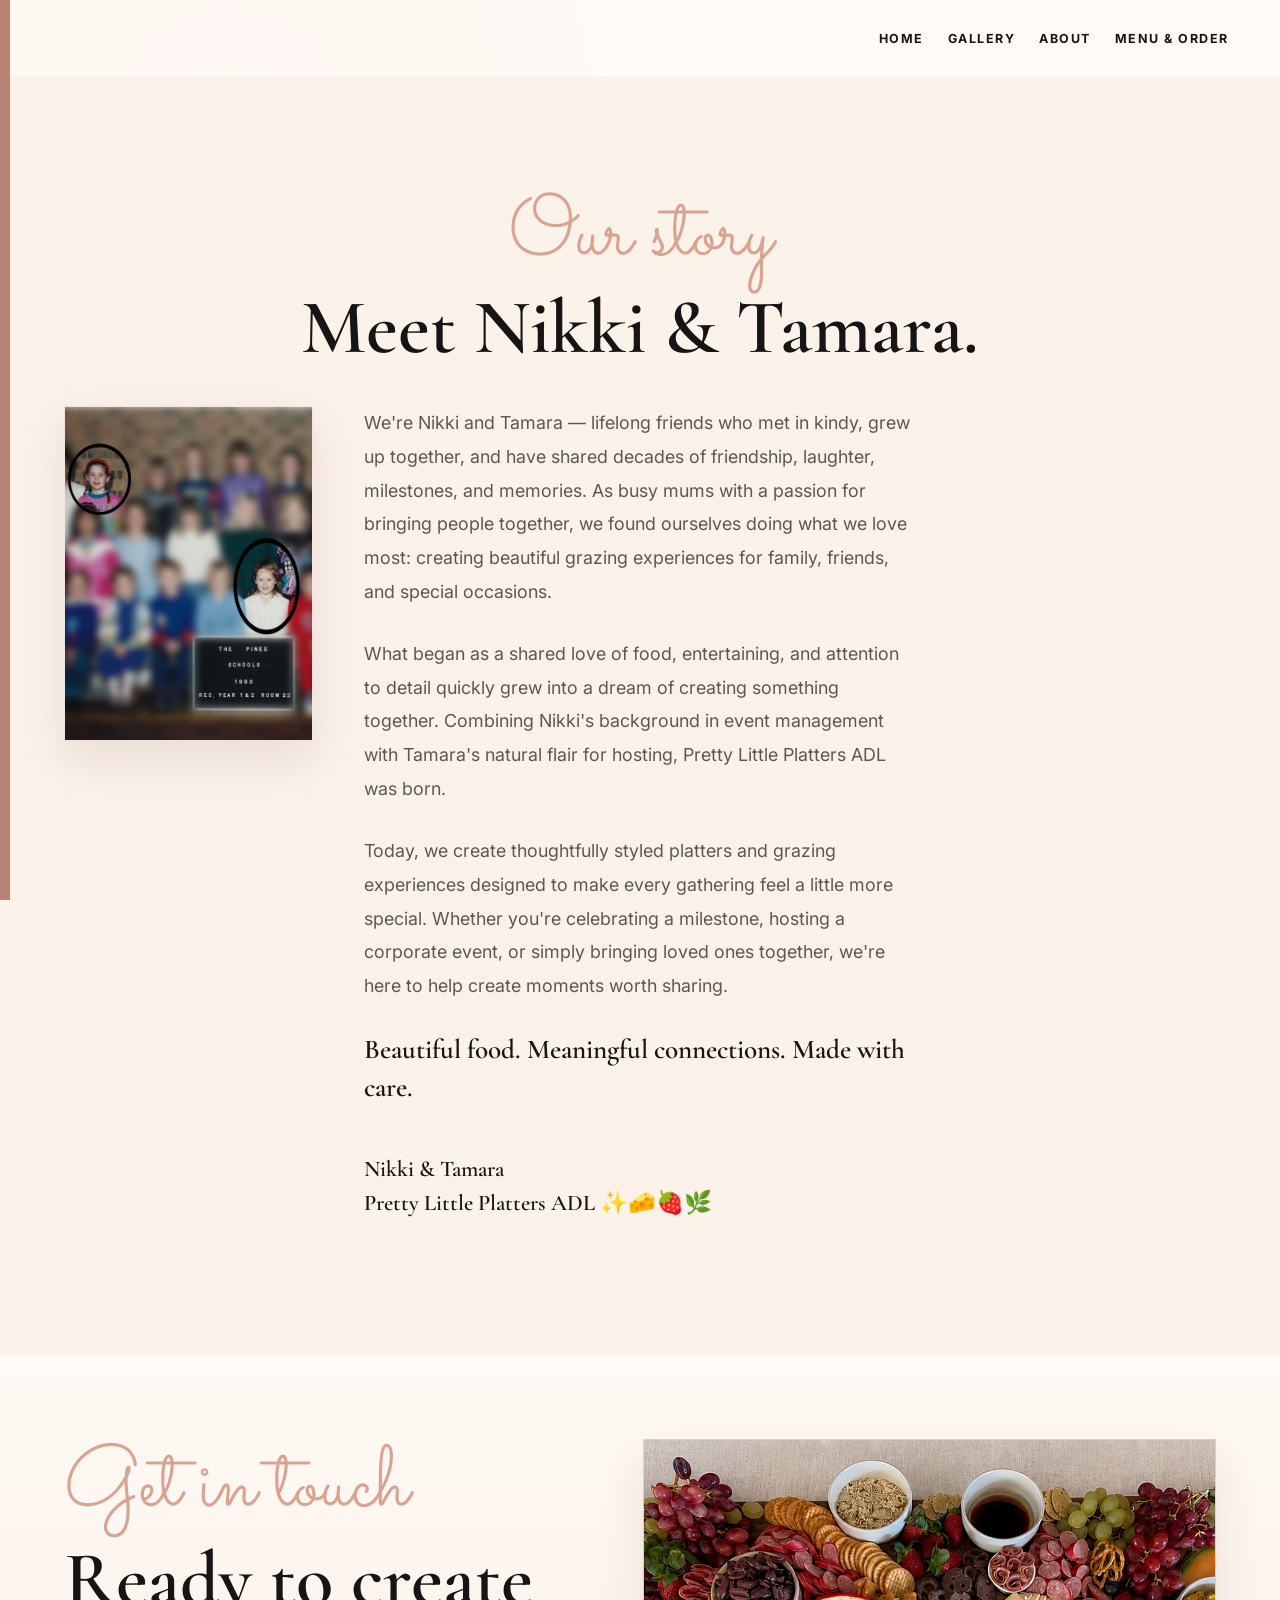
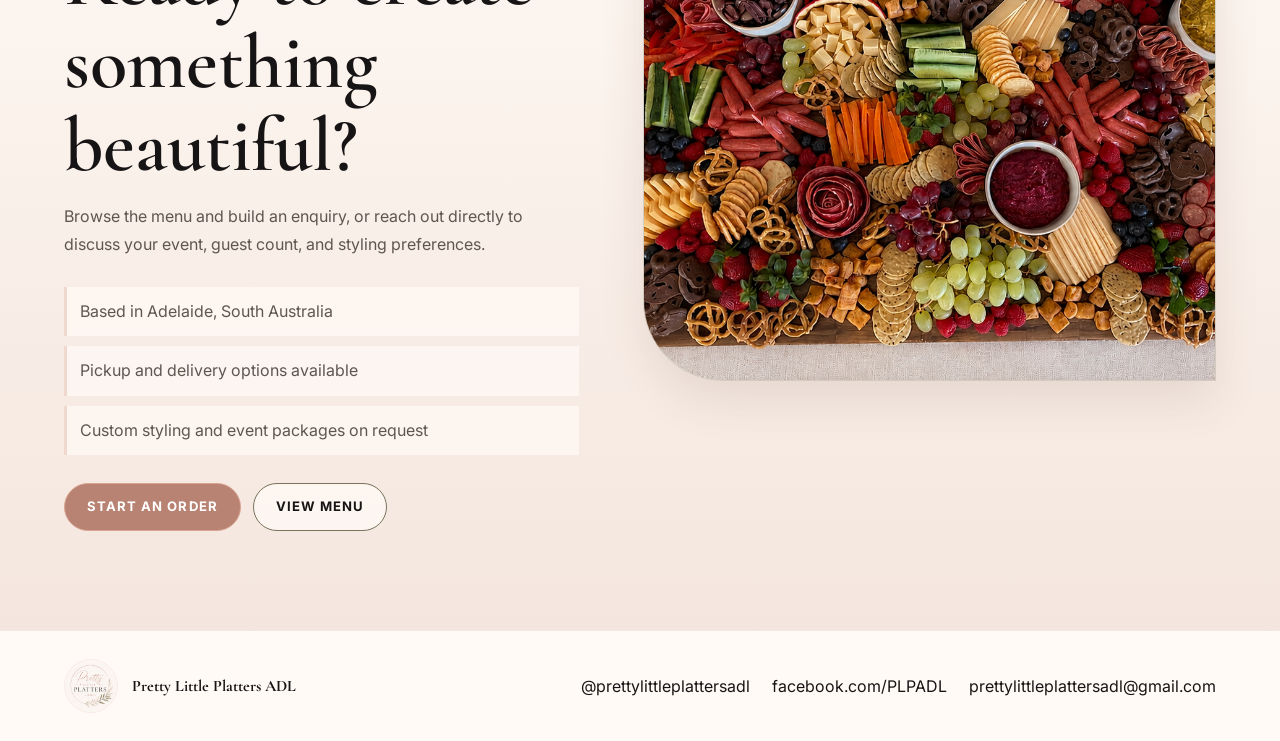
==== about.html @ 0084f77d "Add Gallery and About pages, visual refresh, and new assets - Add gallery.html with full-bleed cross" ====
<!doctype html>
<html lang="en">
  <head>
    <meta charset="utf-8">
    <meta name="viewport" content="width=device-width, initial-scale=1">
    <title>About Us | Pretty Little Platters ADL</title>
    <meta
      name="description"
      content="Meet Nikki and Tamara — the lifelong friends behind Pretty Little Platters ADL, creating beautiful grazing experiences for Adelaide events."
    >
    <link rel="preconnect" href="https://fonts.googleapis.com">
    <link rel="preconnect" href="https://fonts.gstatic.com" crossorigin>
    <link
      href="https://fonts.googleapis.com/css2?family=Cormorant+Garamond:wght@500;600;700&family=Inter:wght@400;500;600;700&family=Sacramento&display=swap"
      rel="stylesheet"
    >
    <link rel="stylesheet" href="styles.css?v=7">
  </head>
  <body>
    <header class="site-header" id="top">
      <nav class="nav" aria-label="Main navigation">
        <a href="index.html">Home</a>
        <a href="gallery.html">Gallery</a>
        <a href="about.html">About</a>
        <a href="menu.html">Menu & order</a>
      </nav>
    </header>

    <main>
      <section class="section about-story">
        <div class="section-heading centered">
          <p class="script">Our story</p>
          <h2>Meet Nikki &amp; Tamara.</h2>
        </div>
        <div class="story-layout">
          <div class="story-image">
            <img src="assets/school photo.png" alt="Nikki and Tamara">
          </div>
          <div class="story-body">
          <p>
            We're Nikki and Tamara — lifelong friends who met in kindy, grew up together,
            and have shared decades of friendship, laughter, milestones, and memories. As
            busy mums with a passion for bringing people together, we found ourselves doing
            what we love most: creating beautiful grazing experiences for family, friends,
            and special occasions.
          </p>
          <p>
            What began as a shared love of food, entertaining, and attention to detail
            quickly grew into a dream of creating something together. Combining Nikki's
            background in event management with Tamara's natural flair for hosting,
            Pretty Little Platters ADL was born.
          </p>
          <p>
            Today, we create thoughtfully styled platters and grazing experiences designed
            to make every gathering feel a little more special. Whether you're celebrating
            a milestone, hosting a corporate event, or simply bringing loved ones together,
            we're here to help create moments worth sharing.
          </p>
          <p class="story-tagline">Beautiful food. Meaningful connections. Made with care.</p>
          <p class="story-sign-off">Nikki &amp; Tamara<br>Pretty Little Platters ADL ✨🧀🍓🌿</p>
        </div>
          <div class="story-image story-image--right">
            <!-- right photo coming soon -->
          </div>
        </div>
      </section>

      <section class="order-section">
        <div class="order-copy">
          <p class="script">Get in touch</p>
          <h2>Ready to create something beautiful?</h2>
          <p>
            Browse the menu and build an enquiry, or reach out directly to
            discuss your event, guest count, and styling preferences.
          </p>
          <div class="booking-notes">
            <p>Based in Adelaide, South Australia</p>
            <p>Pickup and delivery options available</p>
            <p>Custom styling and event packages on request</p>
          </div>
          <div class="hero-actions" style="margin-top: 28px;">
            <a class="button primary" href="menu.html#order">Start an order</a>
            <a class="button secondary" href="menu.html#menu">View menu</a>
          </div>
        </div>
        <div class="hero-media" aria-label="Grazing table spread">
          <img src="assets/Grazing table.png" alt="A large styled grazing table">
        </div>
      </section>
    </main>

    <footer class="footer" id="contact">
      <div>
        <img src="assets/logo.jpg" alt="Pretty Little Platters ADL logo">
        <p>Pretty Little Platters ADL</p>
      </div>
      <address>
        <a href="https://www.instagram.com/prettylittleplattersadl/">@prettylittleplattersadl</a>
        <a href="https://www.facebook.com/PLPADL">facebook.com/PLPADL</a>
        <a href="mailto:prettylittleplattersadl@gmail.com">prettylittleplattersadl@gmail.com</a>
      </address>
    </footer>

    <script src="transitions.js"></script>
  </body>
</html>
---- styles.css ----
:root {
  --ink: #171415;
  --muted: #5f5650;
  --mauve: #d9a391;
  --accent-soft: #f0d8cf;
  --mauve-dark: #171415;
  --rose: hsl(13, 33%, 59%);
  --blush: #f4e6de;
  --ivory: #fffaf5;
  --paper: #fbf2ea;
  --sage: #77735c;
  --line: #efe0da;
  --shadow: 0 18px 45px rgba(107, 63, 48, 0.12);
}

* {
  box-sizing: border-box;
}

html {
  scroll-behavior: smooth;
}

@keyframes page-in {
  from { opacity: 0; }
  to   { opacity: 1; }
}

@keyframes page-out {
  from { opacity: 1; }
  to   { opacity: 0; }
}

body.is-leaving {
  animation: page-out 0.25s ease forwards;
  pointer-events: none;
}

body {
  margin: 0;
  color: var(--ink);
  background:
    radial-gradient(circle at 18% 5%, rgba(244, 230, 222, 0.9), transparent 28rem),
    radial-gradient(circle at 88% 16%, rgba(119, 115, 92, 0.12), transparent 22rem),
    var(--ivory);
  font-family: Inter, Arial, sans-serif;
  animation: page-in 0.25s ease forwards;
}

body::before {
  position: fixed;
  top: 0;
  bottom: 0;
  left: 0;
  z-index: 20;
  width: 10px;
  pointer-events: none;
  content: "";
  background: var(--rose);
}

img {
  display: block;
  max-width: 100%;
}

a {
  color: inherit;
}

.site-header {
  position: sticky;
  top: 0;
  z-index: 10;
  display: flex;
  align-items: center;
  justify-content: flex-end;
  gap: 24px;
  min-height: 78px;
  padding: 10px clamp(18px, 4vw, 56px) 10px clamp(32px, 4vw, 56px);
  background: rgba(255, 250, 246, 0.9);
  border-bottom: 1px solid rgba(191, 123, 107, 0.1);
  backdrop-filter: blur(18px);
}

.hero-logo,
.mini-logo,
.footer img {
  border-radius: 50%;
  border: 1px solid rgba(191, 123, 107, 0.12);
}

.hero-logo {
  width: clamp(132px, 22vw, 220px);
  height: clamp(132px, 22vw, 220px);
  margin-bottom: 22px;
  object-fit: cover;
  box-shadow: 0 10px 28px rgba(107, 63, 48, 0.14);
}

.nav {
  display: flex;
  flex-wrap: wrap;
  align-items: center;
  justify-content: flex-end;
  gap: 8px 24px;
  color: var(--mauve-dark);
  font-size: 0.78rem;
  font-weight: 700;
  letter-spacing: 0.12em;
  text-transform: uppercase;
}

.nav a {
  text-decoration: none;
  transition: color 0.18s;
}

.nav a:hover {
  color: var(--rose);
}

.hero {
  display: grid;
  grid-template-columns: minmax(0, 0.9fr) minmax(320px, 1.1fr);
  gap: clamp(28px, 5vw, 72px);
  align-items: center;
  min-height: calc(100vh - 78px);
  padding: clamp(44px, 8vw, 88px) clamp(18px, 5vw, 72px) 36px clamp(32px, 5vw, 72px);
}

.hero-copy {
  max-width: 620px;
}

.eyebrow {
  margin: 0 0 12px;
  color: var(--rose);
  font-size: 0.76rem;
  font-weight: 700;
  letter-spacing: 0.18em;
  text-transform: uppercase;
}

h1,
h2,
h3,
p {
  overflow-wrap: anywhere;
}

h1,
h2,
.menu-title {
  font-family: "Cormorant Garamond", Georgia, serif;
  font-weight: 600;
  line-height: 1.08;
  letter-spacing: 0;
}

h1 {
  margin: 0;
  max-width: 12ch;
  color: var(--mauve-dark);
  font-size: clamp(3.8rem, 11vw, 8.6rem);
}

.hero-copy > p:not(.eyebrow) {
  max-width: 560px;
  margin: 24px 0 0;
  color: var(--muted);
  font-size: clamp(1rem, 1.7vw, 1.18rem);
  line-height: 1.8;
}

.hero-actions {
  display: flex;
  flex-wrap: wrap;
  gap: 12px;
  margin-top: 34px;
}

.button {
  display: inline-flex;
  min-height: 48px;
  align-items: center;
  justify-content: center;
  border: 1px solid var(--mauve);
  border-radius: 50px;
  padding: 0 22px;
  cursor: pointer;
  font: 700 0.82rem/1.2 Inter, sans-serif;
  letter-spacing: 0.08em;
  text-decoration: none;
  text-transform: uppercase;
  transition: background 0.18s, border-color 0.18s, color 0.18s, box-shadow 0.18s;
}

.button.primary {
  color: white;
  background: var(--rose);
}

.button.secondary {
  color: var(--mauve-dark);
  border-color: var(--sage);
  background: rgba(255, 250, 246, 0.76);
}

.button.primary:hover {
  background: var(--mauve);
  border-color: var(--mauve);
}

.button.secondary:hover {
  border-color: var(--rose);
  background: var(--blush);
}

.hero-media {
  position: relative;
  min-height: 540px;
  overflow: hidden;
  border: 1px solid rgba(119, 115, 92, 0.28);
  border-radius: 0 0 0 80px;
  box-shadow: var(--shadow);
}

.hero-media img {
  width: 100%;
  height: 100%;
  min-height: 540px;
  object-fit: cover;
}

.intro-band {
  display: grid;
  grid-template-columns: 1fr auto 1fr auto 1fr;
  gap: 18px;
  align-items: center;
  padding: 18px clamp(18px, 5vw, 72px) 18px clamp(32px, 5vw, 72px);
  color: var(--ivory);
  background: var(--rose);
}

.intro-band p {
  margin: 0;
  font-family: Sacramento, cursive;
  font-size: clamp(1.4rem, 3vw, 2.2rem);
  line-height: 1.1;
  text-align: center;
}

.intro-band span {
  width: 5px;
  height: 5px;
  border-radius: 999px;
  background: var(--ivory);
}

.section,
.menu-section,
.order-section {
  padding: clamp(58px, 9vw, 110px) clamp(18px, 5vw, 72px) clamp(58px, 9vw, 100px) clamp(32px, 5vw, 72px);
}

.section-heading {
  max-width: 760px;
  margin-bottom: 36px;
}

.section-heading.centered {
  margin-right: auto;
  margin-left: auto;
  text-align: center;
}

.script {
  margin: 0;
  color: var(--mauve);
  font-family: Sacramento, cursive;
  font-size: clamp(2.8rem, 7vw, 5.4rem);
  line-height: 1.15;
}

h2 {
  margin: 0;
  color: var(--mauve-dark);
  font-size: clamp(2.4rem, 6vw, 5.4rem);
  line-height: 1.08;
}

.section-heading p:not(.script) {
  max-width: 650px;
  margin-top: 18px;
  color: var(--muted);
  line-height: 1.7;
}

.portfolio-grid {
  display: grid;
  grid-template-columns: 1.35fr 0.8fr 0.8fr;
  gap: 18px;
}

.portfolio-feature,
.photo-slot,
.menu-card,
.extras article,
.order-form {
  border: 1px solid rgba(191, 123, 107, 0.09);
  background: rgba(255, 250, 246, 0.8);
}

.portfolio-feature {
  grid-row: span 2;
  overflow: hidden;
}

.portfolio-feature img {
  width: 100%;
  height: 620px;
  object-fit: cover;
  object-position: top center;
}

.asset-frame {
  display: grid;
  min-height: 620px;
  place-items: center;
  background:
    linear-gradient(rgba(255, 250, 246, 0.9), rgba(255, 250, 246, 0.9)),
    repeating-linear-gradient(135deg, rgba(191, 123, 107, 0.06), rgba(191, 123, 107, 0.06) 12px, transparent 12px, transparent 24px);
}

.asset-frame span {
  width: min(280px, calc(100% - 40px));
  border: 1px solid var(--line);
  padding: 18px;
  color: var(--mauve-dark);
  background: rgba(255, 250, 246, 0.86);
  font-family: Sacramento, cursive;
  font-size: 2.6rem;
  line-height: 1.15;
  text-align: center;
}

.portfolio-feature div {
  padding: 22px;
}

.portfolio-feature h3 {
  margin: 0;
  color: var(--mauve-dark);
  font-family: "Cormorant Garamond", Georgia, serif;
  font-size: 2rem;
  line-height: 1.12;
}

.photo-slot {
  position: relative;
  min-height: 300px;
  overflow: hidden;
}

.photo-slot img {
  width: 100%;
  height: 100%;
  object-fit: cover;
}

.photo-slot span {
  position: absolute;
  right: 16px;
  bottom: 16px;
  left: 16px;
  padding: 10px 12px;
  color: var(--mauve-dark);
  background: rgba(255, 250, 246, 0.86);
  font-family: Sacramento, cursive;
  font-size: 2rem;
  line-height: 1.15;
  text-align: center;
}

.photo-slot.muted {
  display: grid;
  place-items: center;
  background:
    linear-gradient(rgba(255, 250, 246, 0.88), rgba(255, 250, 246, 0.88)),
    repeating-linear-gradient(135deg, rgba(119, 115, 92, 0.16), rgba(119, 115, 92, 0.16) 12px, transparent 12px, transparent 24px);
}

.mini-logo {
  width: 112px;
  height: 112px;
  margin: 0 auto 16px;
  object-fit: cover;
}

.menu-section {
  background: var(--paper);
}

.menu-page {
  padding-top: clamp(38px, 6vw, 72px);
}

.menu-page-heading {
  display: grid;
  grid-template-columns: minmax(0, 1fr) auto;
  gap: 12px clamp(20px, 4vw, 48px);
  align-items: end;
  max-width: 1120px;
  margin: 0 auto 34px;
}

.menu-page-heading .script {
  grid-column: 1 / -1;
  margin-bottom: -8px;
}

.menu-page-heading h1 {
  max-width: 720px;
  margin: 0;
  color: var(--ink);
  font-size: clamp(2.4rem, 5vw, 4.8rem);
  line-height: 1.08;
}

.menu-page-heading p:not(.script) {
  grid-column: 1;
  max-width: 650px;
  margin: 0;
  color: var(--muted);
  line-height: 1.65;
}

.menu-page-heading .button {
  grid-column: 2;
  grid-row: 2 / span 2;
  align-self: end;
}

.menu-grid {
  display: grid;
  grid-template-columns: repeat(3, minmax(0, 1fr));
  gap: 18px;
}

.menu-card {
  display: grid;
  grid-template-rows: auto auto 1fr auto;
  gap: 18px;
  min-height: 338px;
  padding: 26px;
  box-shadow: 0 12px 32px rgba(107, 63, 48, 0.07);
}

.menu-icon {
  display: grid;
  width: 70px;
  height: 70px;
  place-items: center;
  border-radius: 50%;
  border: 1px solid var(--line);
  color: var(--rose);
  background: rgba(255, 250, 245, 0.82);
  font-family: "Cormorant Garamond", Georgia, serif;
  font-size: 1rem;
  font-weight: 700;
  letter-spacing: 0.08em;
}

.menu-title {
  margin: 0;
  color: var(--mauve-dark);
  font-size: clamp(2.45rem, 4vw, 3rem);
  line-height: 1.15;
}

.menu-title span {
  display: block;
  margin-top: 10px;
  color: var(--ink);
  font-family: "Cormorant Garamond", Georgia, serif;
  font-size: 1.05rem;
  letter-spacing: 0.07em;
  text-transform: uppercase;
}

.menu-card p {
  margin: 0;
  color: var(--muted);
  line-height: 1.72;
}

dl {
  margin: 0;
}

dl div {
  display: flex;
  justify-content: space-between;
  gap: 18px;
  padding: 6px 0;
}

dt,
dd {
  margin: 0;
}

dt {
  color: var(--ink);
  font-weight: 600;
}

dd {
  color: var(--ink);
  font-weight: 700;
  white-space: nowrap;
}

.size-actions {
  display: grid;
  gap: 9px;
  margin-top: 12px;
}

.size-actions button {
  display: flex;
  align-items: center;
  justify-content: space-between;
  gap: 16px;
  min-height: 46px;
  border: 1px solid var(--line);
  border-radius: 50px;
  padding: 11px 13px;
  color: var(--mauve-dark);
  background: white;
  cursor: pointer;
  font: 700 0.84rem/1.25 Inter, sans-serif;
  text-align: left;
  transition: border-color 0.18s, background 0.18s, box-shadow 0.18s;
}

.size-actions button span {
  min-width: 0;
}

.size-actions button strong {
  flex: 0 0 auto;
}

.size-actions button:hover {
  border-color: var(--rose);
  background: #fff7f1;
}

.size-actions button.is-selected {
  border-color: var(--rose);
  color: var(--ink);
  background: var(--blush);
  box-shadow: inset 0 0 0 1px rgba(185, 130, 115, 0.28);
}

.size-actions button.is-selected strong::after {
  content: " ✓";
  color: var(--rose);
  font-size: 0.9rem;
  font-weight: 800;
  line-height: 1;
}

.extras {
  display: grid;
  grid-template-columns: repeat(3, minmax(0, 1fr));
  gap: 18px;
  margin-top: 28px;
}

.extras article {
  padding: 24px;
  background: rgba(255, 250, 245, 0.72);
}

.extras h3,
.cart h3 {
  margin: 0 0 10px;
  color: var(--mauve-dark);
  font-family: "Cormorant Garamond", Georgia, serif;
  font-size: 1.15rem;
  line-height: 1.25;
  letter-spacing: 0.07em;
  text-transform: uppercase;
}

.extras p {
  min-height: 52px;
  margin: 0 0 18px;
  color: var(--muted);
  line-height: 1.68;
}

.order-section {
  display: grid;
  grid-template-columns: minmax(0, 0.9fr) minmax(320px, 1fr);
  gap: clamp(28px, 5vw, 70px);
  align-items: start;
  padding-top: clamp(46px, 7vw, 84px);
  background: linear-gradient(180deg, var(--ivory), var(--blush));
}

.order-copy p:not(.script) {
  color: var(--muted);
  line-height: 1.72;
}

.booking-notes {
  display: grid;
  gap: 10px;
  margin-top: 28px;
}

.booking-notes p {
  margin: 0;
  border-left: 3px solid var(--accent-soft);
  padding: 11px 13px;
  background: rgba(255, 250, 246, 0.72);
}

.order-form {
  display: grid;
  gap: 16px;
  padding: clamp(20px, 4vw, 34px);
  box-shadow: var(--shadow);
}

label {
  display: grid;
  gap: 7px;
  color: var(--mauve-dark);
  font-size: 0.78rem;
  line-height: 1.25;
  font-weight: 800;
  letter-spacing: 0.08em;
  text-transform: uppercase;
}

input,
textarea {
  width: 100%;
  border: 1px solid var(--line);
  border-radius: 2px;
  padding: 12px 13px;
  color: var(--ink);
  background: white;
  font: 500 1rem/1.5 Inter, sans-serif;
}

textarea {
  resize: vertical;
}

input:focus,
textarea:focus {
  outline: 2px solid var(--rose);
  outline-offset: -1px;
  border-color: var(--rose);
}

.cart {
  border: 1px solid var(--line);
  padding: 16px;
  background: rgba(255, 250, 246, 0.76);
}

.cart-items {
  color: var(--muted);
  line-height: 1.7;
}

.cart-row {
  display: grid;
  grid-template-columns: minmax(0, 1fr) auto auto auto;
  align-items: center;
  gap: 12px;
  border-bottom: 1px solid rgba(191, 123, 107, 0.08);
  padding: 8px 0;
}

.cart-item-summary {
  display: grid;
  gap: 2px;
}

.cart-item-summary strong {
  color: var(--mauve-dark);
  font-size: 0.78rem;
}

.quantity-control {
  display: inline-flex;
  align-items: center;
  gap: 8px;
}

.quantity-control span {
  min-width: 44px;
  color: var(--mauve-dark);
  font-size: 0.78rem;
  font-weight: 800;
  text-align: center;
  text-transform: uppercase;
}

.quantity-control button,
.cart-remove {
  border: 0;
  border-radius: 50%;
  width: 28px;
  height: 28px;
  color: white;
  background: var(--rose);
  cursor: pointer;
}

.quantity-control button {
  color: var(--mauve-dark);
  background: var(--accent-soft);
  font-weight: 800;
}

.cart-total {
  margin: 14px 0 0;
  color: var(--mauve-dark);
  font-weight: 800;
}

.form-status {
  min-height: 20px;
  margin: 0;
  color: var(--mauve-dark);
  font-weight: 700;
}

.footer {
  display: flex;
  align-items: center;
  justify-content: space-between;
  gap: 24px;
  padding: 28px clamp(18px, 5vw, 72px) 28px clamp(32px, 5vw, 72px);
  color: var(--mauve-dark);
  background: var(--ivory);
}

.footer > div {
  display: flex;
  align-items: center;
  gap: 14px;
  font-family: "Cormorant Garamond", Georgia, serif;
  font-weight: 700;
}

.footer img {
  width: 54px;
  height: 54px;
  object-fit: cover;
}

address {
  display: flex;
  flex-wrap: wrap;
  justify-content: flex-end;
  gap: 12px 22px;
  font-style: normal;
}

address a {
  text-decoration: none;
}

.slideshow {
  position: relative;
  height: clamp(420px, 78vh, 740px);
  overflow: hidden;
  background: var(--ink);
}

.slide {
  position: absolute;
  inset: 0;
  opacity: 0;
  transition: opacity 0.9s ease;
}

.slide.is-active {
  opacity: 1;
}

.slide img {
  width: 100%;
  height: 100%;
  object-fit: cover;
}

.slide-caption {
  position: absolute;
  bottom: 72px;
  left: clamp(32px, 5vw, 72px);
  margin: 0;
  color: white;
  font-family: "Cormorant Garamond", Georgia, serif;
  font-size: clamp(2rem, 5vw, 3.6rem);
  font-weight: 600;
  line-height: 1.1;
  text-shadow: 0 2px 16px rgba(0, 0, 0, 0.35);
  opacity: 0;
  transform: translateY(10px);
  transition: opacity 0.6s ease 0.4s, transform 0.6s ease 0.4s;
}

.slide.is-active .slide-caption {
  opacity: 1;
  transform: translateY(0);
}

.slideshow-btn {
  position: absolute;
  top: 50%;
  transform: translateY(-50%);
  z-index: 2;
  display: grid;
  place-items: center;
  width: 52px;
  height: 52px;
  border: 1px solid rgba(255, 255, 255, 0.35);
  border-radius: 50%;
  color: white;
  background: rgba(255, 255, 255, 0.12);
  backdrop-filter: blur(10px);
  cursor: pointer;
  font-size: 1.6rem;
  line-height: 1;
  transition: background 0.18s;
}

.slideshow-btn:hover {
  background: rgba(255, 255, 255, 0.28);
}

.slideshow-prev { left: clamp(16px, 3vw, 40px); }
.slideshow-next { right: clamp(16px, 3vw, 40px); }

.slideshow-dots {
  position: absolute;
  bottom: 28px;
  left: 50%;
  transform: translateX(-50%);
  z-index: 2;
  display: flex;
  gap: 10px;
}

.dot {
  width: 7px;
  height: 7px;
  border: 0;
  border-radius: 50%;
  padding: 0;
  background: rgba(255, 255, 255, 0.4);
  cursor: pointer;
  transition: background 0.18s, transform 0.18s;
}

.dot.is-active {
  background: white;
  transform: scale(1.4);
}

.gallery-cta {
  display: flex;
  flex-wrap: wrap;
  gap: 12px;
  margin-top: 48px;
}

.about-hero {
  display: grid;
  grid-template-columns: minmax(0, 0.9fr) minmax(320px, 1.1fr);
  gap: clamp(28px, 5vw, 72px);
  align-items: center;
  min-height: calc(100vh - 78px);
}

.about-intro {
  max-width: 620px;
}

.about-pillars {
  display: grid;
  grid-template-columns: repeat(3, minmax(0, 1fr));
  gap: 18px;
  margin-top: 48px;
}

.about-pillar {
  border: 1px solid rgba(191, 123, 107, 0.09);
  background: rgba(255, 250, 246, 0.8);
  padding: 32px 28px;
}

.about-pillar .script {
  font-size: clamp(2rem, 4vw, 3rem);
  margin-bottom: 8px;
}

.about-pillar h3 {
  margin: 0 0 12px;
  color: var(--mauve-dark);
  font-family: "Cormorant Garamond", Georgia, serif;
  font-size: 1.5rem;
  font-weight: 600;
  line-height: 1.2;
}

.about-pillar p {
  margin: 0;
  color: var(--muted);
  line-height: 1.72;
}

.about-story {
  background: var(--paper);
}

.story-layout {
  display: grid;
  grid-template-columns: minmax(160px, 0.45fr) minmax(0, 1fr) minmax(160px, 0.45fr);
  gap: clamp(24px, 4vw, 56px);
  align-items: start;
}

.story-image img {
  width: 100%;
  border: 1px solid rgba(191, 123, 107, 0.12);
  box-shadow: var(--shadow);
}

.story-body {
  margin: 0;
}

.story-body p {
  margin: 0 0 1.6em;
  color: var(--muted);
  font-size: clamp(1rem, 1.6vw, 1.12rem);
  line-height: 1.88;
}

.story-tagline {
  color: var(--mauve-dark) !important;
  font-family: "Cormorant Garamond", Georgia, serif;
  font-size: clamp(1.3rem, 2.5vw, 1.7rem) !important;
  font-weight: 600;
  line-height: 1.4 !important;
}

.story-sign-off {
  margin-top: 2em !important;
  color: var(--mauve-dark) !important;
  font-family: "Cormorant Garamond", Georgia, serif;
  font-size: clamp(1.1rem, 2vw, 1.4rem) !important;
  font-weight: 600;
  line-height: 1.5 !important;
}

@media (max-width: 980px) {
  .site-header,
  .hero,
  .order-section {
    grid-template-columns: 1fr;
  }

  .menu-page-heading {
    grid-template-columns: 1fr;
  }

  .menu-page-heading .button {
    grid-column: 1;
    grid-row: auto;
    justify-self: start;
  }

  .site-header {
    align-items: flex-start;
    flex-direction: column;
  }

  .hero {
    min-height: auto;
  }

  .hero-media,
  .hero-media img {
    min-height: 360px;
  }

  .portfolio-grid,
  .menu-grid,
  .extras,
  .about-pillars {
    grid-template-columns: 1fr 1fr;
  }

  .about-hero,
  .story-layout {
    grid-template-columns: 1fr;
    min-height: auto;
  }

  .portfolio-feature {
    grid-column: span 2;
  }
}

@media (max-width: 680px) {
  .nav {
    width: 100%;
    justify-content: flex-start;
    gap: 8px 14px;
    font-size: 0.72rem;
  }

  h1 {
    max-width: 9ch;
    font-size: clamp(3.4rem, 16vw, 5.6rem);
    line-height: 1.05;
  }

  h2 {
    font-size: clamp(2.25rem, 13vw, 4.4rem);
  }

  .script {
    font-size: clamp(2.7rem, 15vw, 4.6rem);
  }

  .menu-title {
    font-size: clamp(2.3rem, 13vw, 3rem);
  }

  .size-actions button,
  dl div {
    align-items: flex-start;
    flex-direction: column;
    gap: 4px;
  }

  .cart-row {
    grid-template-columns: 1fr auto;
  }

  .cart-item-summary,
  .quantity-control {
    grid-column: 1 / -1;
  }

  .size-actions button strong,
  dd {
    white-space: normal;
  }

  .intro-band,
  .portfolio-grid,
  .menu-grid,
  .extras,
  .about-pillars {
    grid-template-columns: 1fr;
  }

  .intro-band span {
    display: none;
  }

  .portfolio-feature {
    grid-column: auto;
  }

  .portfolio-feature img,
  .asset-frame {
    height: 440px;
    min-height: 440px;
  }

  .footer,
  address {
    align-items: flex-start;
    flex-direction: column;
  }
}
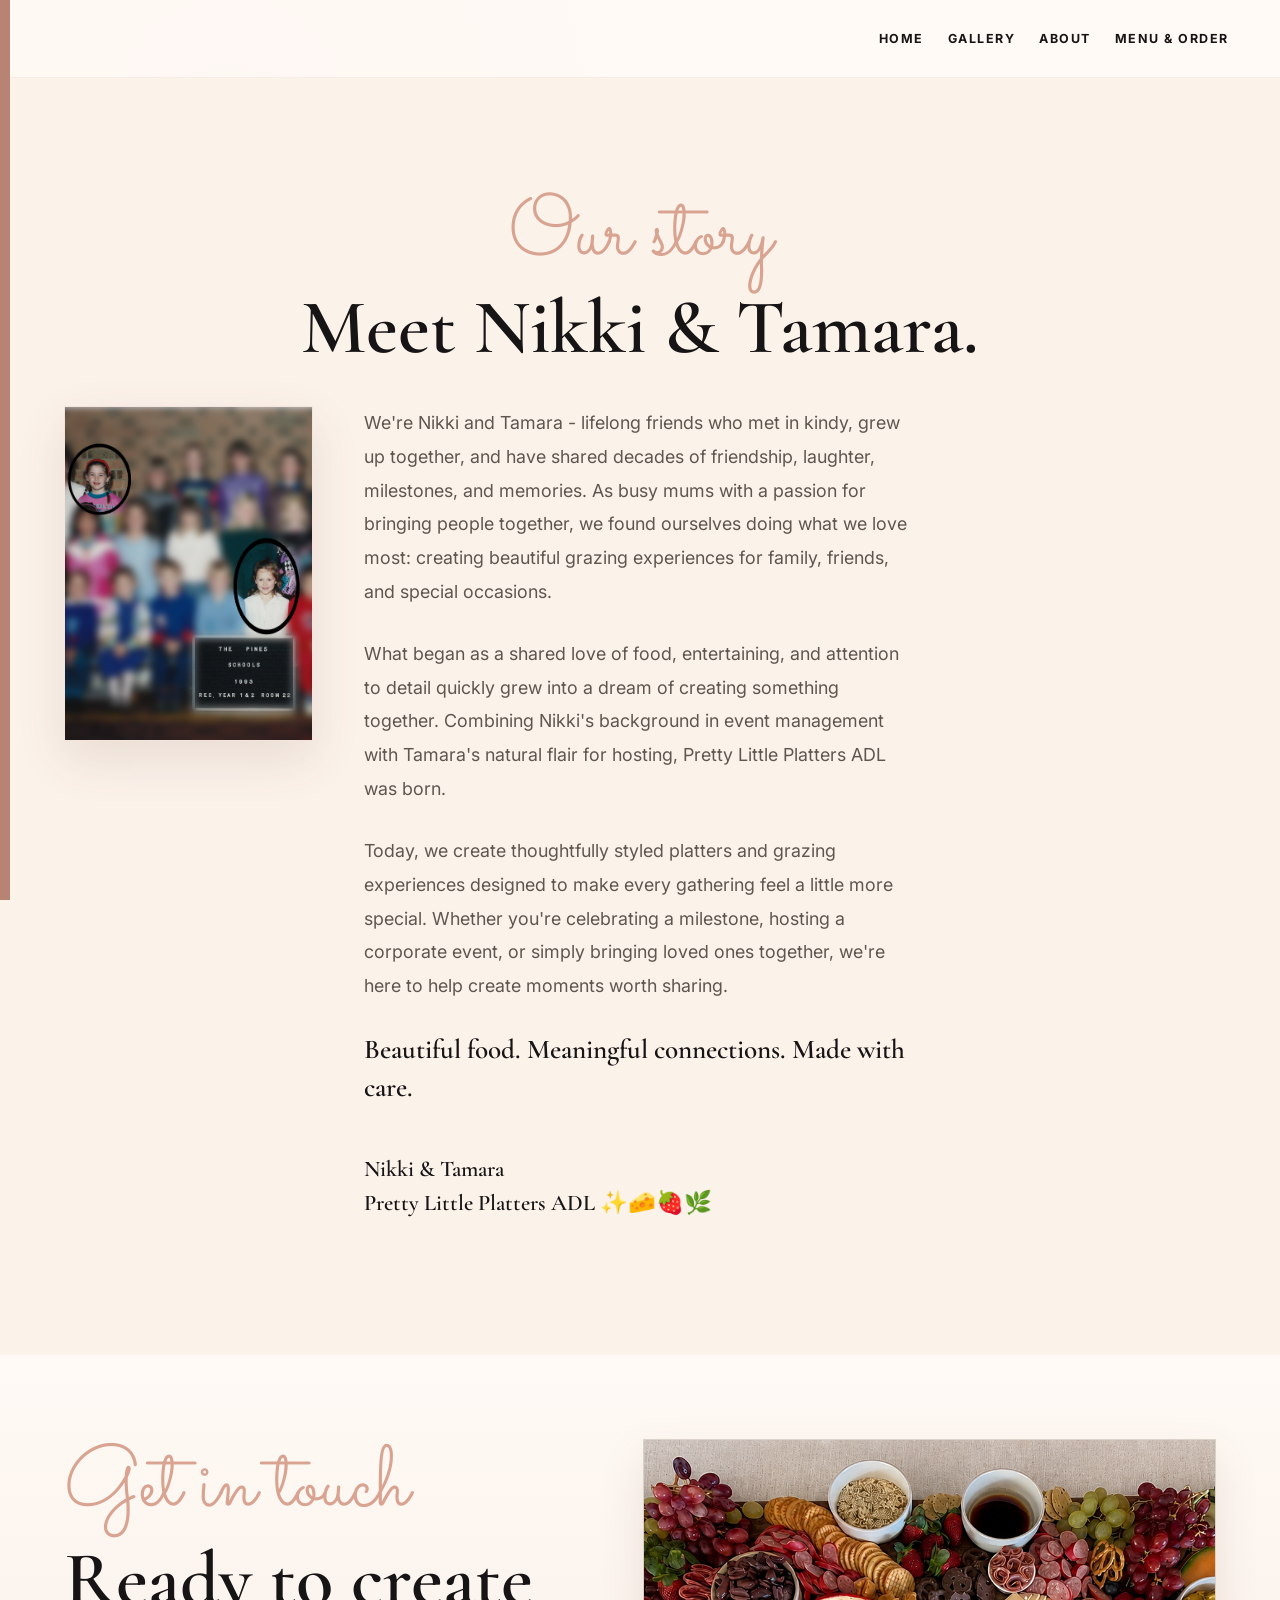
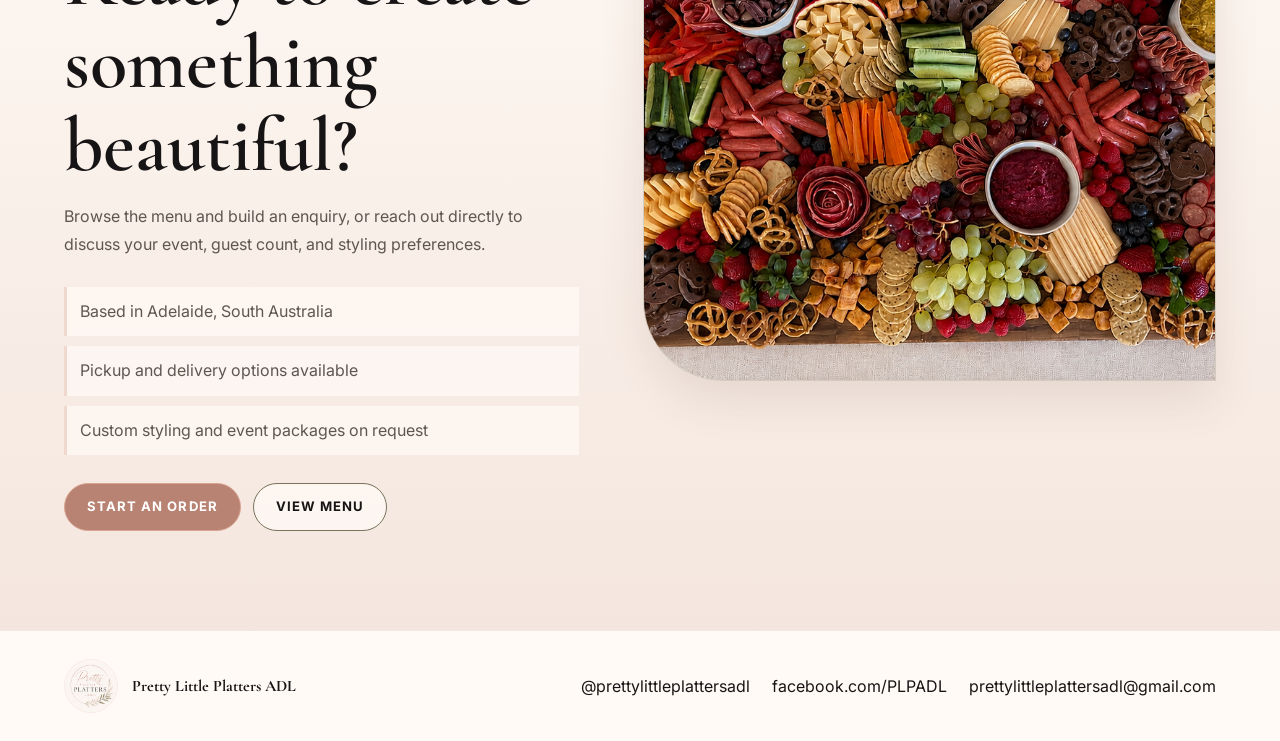
==== commit 34bb91e2: "Fix minor punctuation issues in about.html" ====
--- a/about.html
+++ b/about.html
@@ -6,7 +6,7 @@
     <title>About Us | Pretty Little Platters ADL</title>
     <meta
       name="description"
-      content="Meet Nikki and Tamara — the lifelong friends behind Pretty Little Platters ADL, creating beautiful grazing experiences for Adelaide events."
+      content="Meet Nikki and Tamara, the lifelong friends behind Pretty Little Platters ADL, creating beautiful grazing experiences for Adelaide events."
     >
     <link rel="preconnect" href="https://fonts.googleapis.com">
     <link rel="preconnect" href="https://fonts.gstatic.com" crossorigin>
@@ -38,7 +38,7 @@
           </div>
           <div class="story-body">
           <p>
-            We're Nikki and Tamara — lifelong friends who met in kindy, grew up together,
+            We're Nikki and Tamara - lifelong friends who met in kindy, grew up together,
             and have shared decades of friendship, laughter, milestones, and memories. As
             busy mums with a passion for bringing people together, we found ourselves doing
             what we love most: creating beautiful grazing experiences for family, friends,
